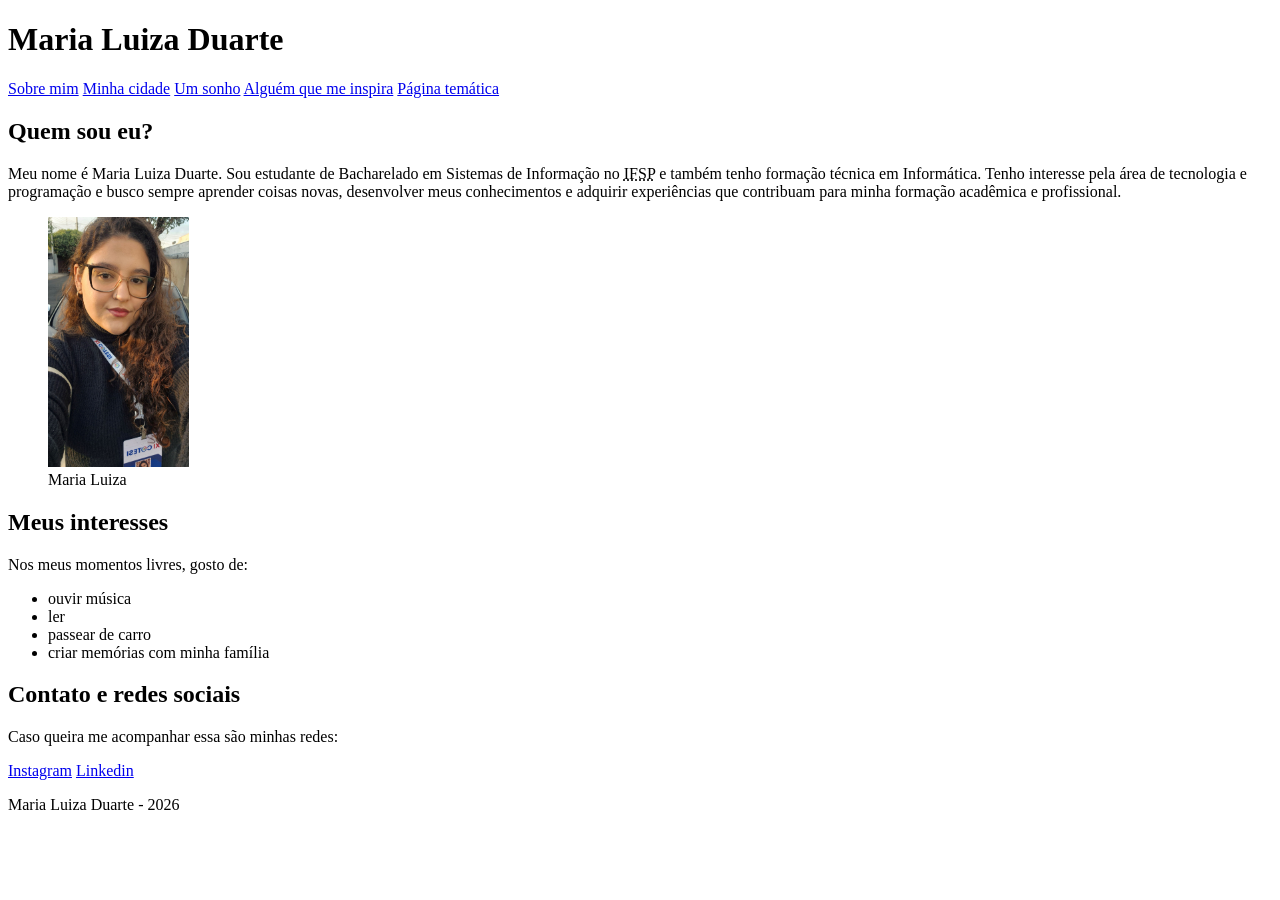
==== index.html @ b99aafb0 "Add files via upload" ====
<!DOCTYPE html>
<html lang="pt-br">
<head>
    <meta charset="UTF-8">
    <meta name="viewport" content="width=device-width, initial-scale=1.0">
    <title>Sobre Mim</title>
</head>
<body>
    <header>
        <h1>Maria Luiza Duarte</h1>

        <nav>
            <a href="index.html">Sobre mim</a>
            <a href="cidade.html">Minha cidade</a>
            <a href="sonho.html">Um sonho</a>
            <a href="inspiracao.html">Alguém que me inspira</a>
            <a href="tematica.html">Página temática</a>
        </nav>
    </header>

        <main>

        <section>
            <h2>Quem sou eu?</h2>
            <p>Meu nome é Maria Luiza Duarte. 
                Sou estudante de Bacharelado em Sistemas de Informação 
                no <abbr title="Instituto Federal de São Paulo">IFSP</abbr> e também tenho formação técnica em Informática. 
                Tenho interesse pela área de tecnologia e programação e
                 busco sempre aprender coisas novas, desenvolver meus 
                 conhecimentos e adquirir experiências que contribuam 
                 para minha formação acadêmica e profissional.</p>

            <figure>
                <img src="minhafoto.jpg" height="250"
                     alt="Foto de Maria Luiza">
                <figcaption>Maria Luiza</figcaption>
            </figure>
        </section>

        <section>
            <h2>Meus interesses</h2>
            <p>Nos meus momentos livres, gosto de:</p>
            <ul>
                <li>ouvir música</li>
                <li>ler</li>
                <li>passear de carro</li>
                <li>criar memórias com minha família</li>
            </ul>
        </section>

        <section>
            <h2>Contato e redes sociais</h2>
            <p>Caso queira me acompanhar essa são minhas redes:</p>
            <a href="https://www.instagram.com/eumaludf?igsi=Y3UzNTNqbzRsZzEw" target="_blank">Instagram</a>
            <a href="https://www.linkedin.com/in/maria-luiza-duarte-442ba61b0?utm_source=share_via&utm_content=profile&utm_medium=member_android" target="_blank">Linkedin</a>
        </section>

    </main>

    <footer>
        <p>Maria Luiza Duarte - 2026</p>
    </footer>

    <body>
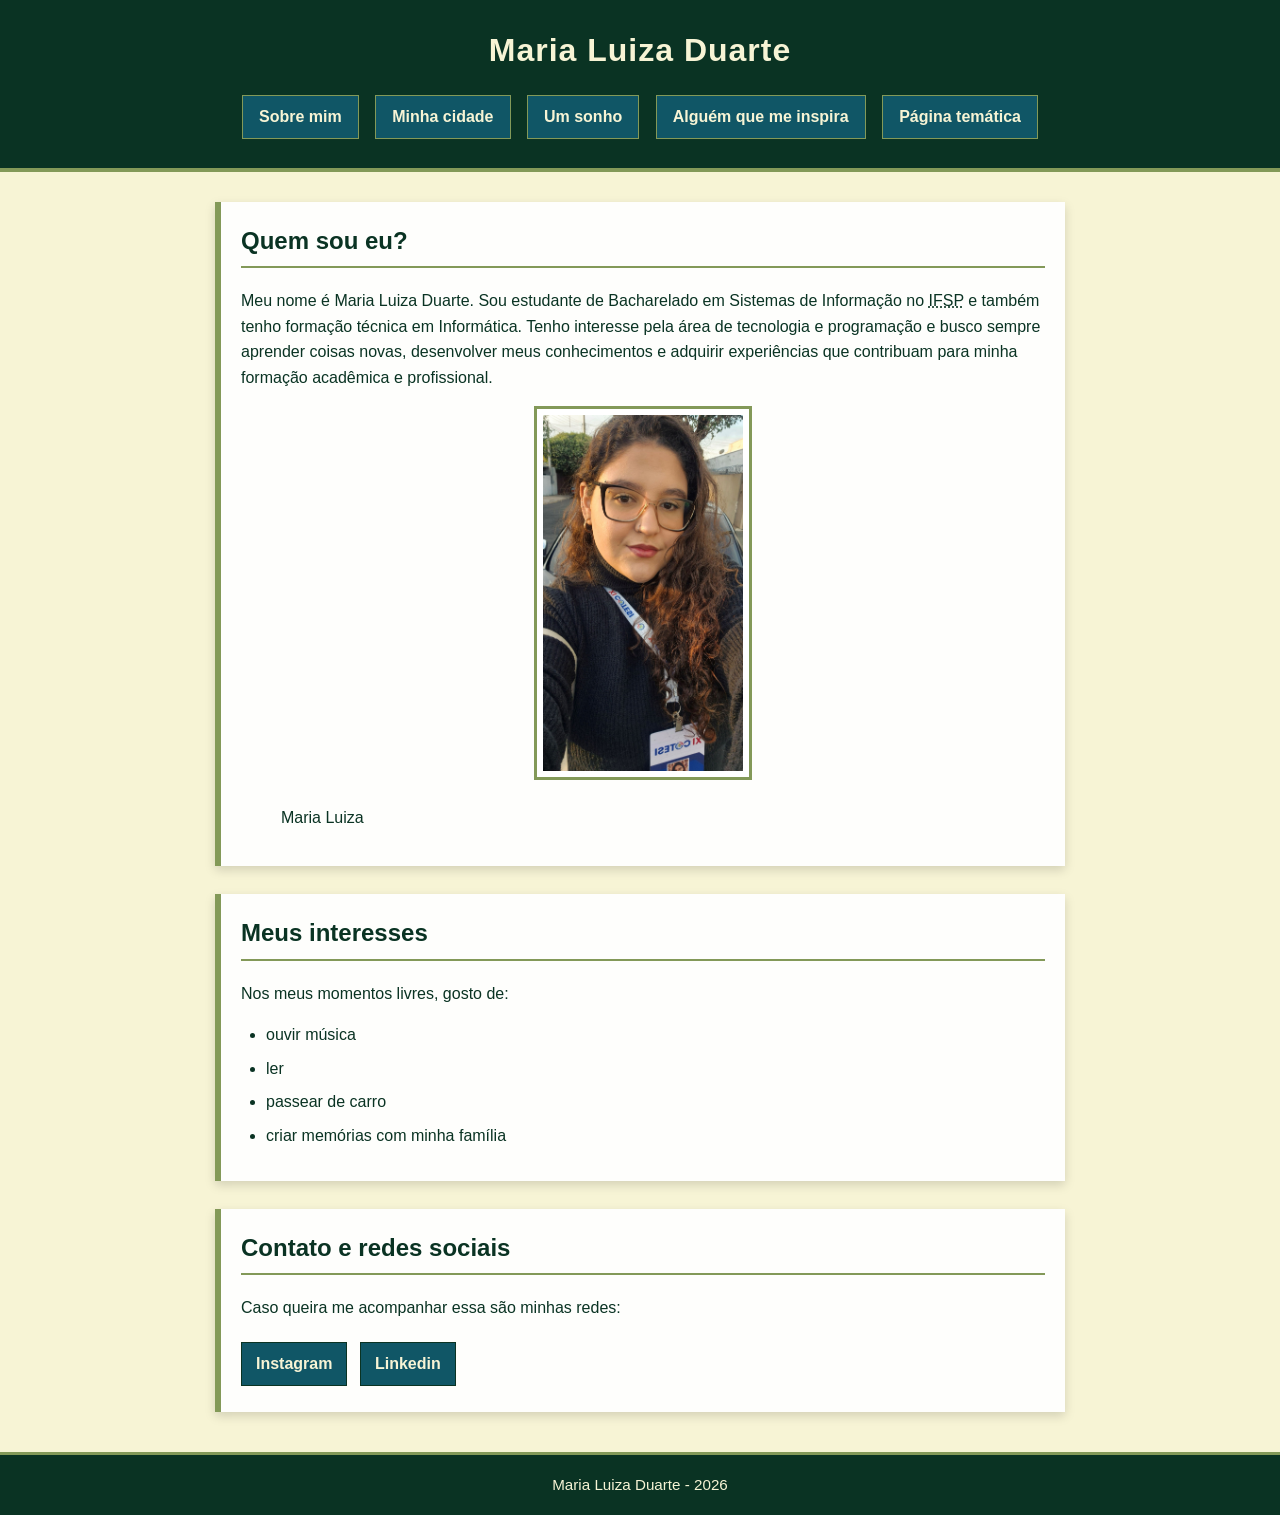
==== commit b1af89a2: "Add CSS stylesheets to index.html Added CSS stylesheets for improved layout and design." ====
--- a/index.html
+++ b/index.html
@@ -4,6 +4,8 @@
     <meta charset="UTF-8">
     <meta name="viewport" content="width=device-width, initial-scale=1.0">
     <title>Sobre Mim</title>
+    <link rel="stylesheet" href="geral.css">
+<link rel="stylesheet" href="index.css">
 </head>
 <body>
     <header>
@@ -61,4 +63,4 @@
         <p>Maria Luiza Duarte - 2026</p>
     </footer>
 
-    <body>
+</body>
--- a/geral.css
+++ b/geral.css
@@ -0,0 +1,116 @@
+
+body {
+    margin: 0;
+    padding: 0;
+    background-color: #F7F4D5; /* Bege de fundo */
+    color: #0A3323;            /* Texto principal em Dark Green */
+    font-family: 'Segoe UI', Tahoma, Geneva, Verdana, sans-serif;
+    line-height: 1.6;
+}
+
+/* --- Cabeçalho e Título Principal (Seletor por ID e Elemento) --- */
+#topo {
+    margin: 0;
+    padding: 10px 0;
+    font-size: 2rem;
+    color: #F7F4D5;
+}
+
+header {
+    background-color: #0A3323;
+    padding: 25px 20px;
+    text-align: center;
+    border-bottom: 4px solid #839958;
+}
+
+header h1 {
+    margin: 0 0 15px 0;
+    color: #F7F4D5;
+    font-size: 2rem;
+    letter-spacing: 1px;
+}
+
+nav {
+    margin-top: 10px;
+}
+
+nav a {
+    display: inline-block;
+    color: #F7F4D5;
+    text-decoration: none;
+    padding: 8px 16px;
+    margin: 4px 6px;
+    background-color: #105666; /* Midnight Green */
+    border: 1px solid #839958;
+    font-weight: 600;
+}
+
+/* Interatividade :hover funcional no menu */
+nav a:hover {
+    background-color: #D3968C; 
+    color: #0A3323;
+    border-color: #0A3323;
+}
+
+/* --- Estrutura de Conteúdo Principal --- */
+main {
+    max-width: 850px;
+    margin: 30px auto;
+    padding: 0 20px;
+}
+
+section {
+    margin-bottom: 28px;
+    padding: 20px;
+    background-color: #ffffff;
+    border-left: 6px solid #839958;
+}
+
+h2 {
+    color: #0A3323;
+    margin-top: 0;
+    border-bottom: 2px solid #839958;
+    padding-bottom: 6px;
+}
+
+/* --- Links Gerais --- */
+a {
+    color: #105666;
+    font-weight: 600;
+}
+
+a:hover {
+    color: #D3968C;
+}
+
+.btn-topo {
+    display: inline-block;
+    padding: 10px 18px;
+    margin: 15px 0;
+    background-color: #839958;
+    color: #ffffff;
+    text-decoration: none;
+    font-weight: bold;
+    border: 2px solid #0A3323;
+}
+
+.btn-topo:hover {
+    background-color: #D3968C;
+    color: #0A3323;
+    border-color: #D3968C;
+}
+
+/* --- Rodapé --- */
+footer {
+    background-color: #0A3323;
+    color: #F7F4D5;
+    text-align: center;
+    padding: 18px 10px;
+    margin-top: 40px;
+    border-top: 3px solid #839958;
+}
+
+footer p {
+    margin: 0;
+    font-size: 0.95rem;
+}
--- a/index.css
+++ b/index.css
@@ -0,0 +1,55 @@
+
+
+/* 1. Imagem de plano de fundo aplicada apenas na página index */
+body {
+    background-image: url("https://images.unsplash.com/photo-1516205651411-aef33a44f7c2?fm=jpg&q=60&w=3000&auto=format&fit=crop&ixlib=rb-4.1.0&ixid=M3wxMjA3fDB8MHxzZWFyY2h8NXx8cGxhbm8lMjBkZSUyMGZ1bmRvJTIwZmxvcnxlbnwwfHwwfHx8MA%3D%3D");
+    background-repeat: no-repeat;
+    background-size: cover;
+    background-position: center;
+    background-attachment: fixed;
+}
+
+/* 2. Caixa translúcida nas seções para manter o texto legível sobre a foto */
+section {
+    background-color: rgba(255, 255, 255, 0.92); /* Branco com 92% de opacidade */
+    border-left: 6px solid #839958;
+    box-shadow: 0 4px 10px rgba(0, 0, 0, 0.15);
+}
+
+/* 3. Estilização da sua foto de perfil */
+img {
+    display: block;
+    max-width: 200px;
+    height: auto;
+    margin: 15px auto 25px auto;
+    padding: 6px;
+    background-color: #ffffff;
+    border: 3px solid #839958;
+}
+
+/* 4. Listas de interesses e formação */
+ul {
+    padding-left: 25px;
+    margin: 12px 0;
+}
+
+li {
+    margin-bottom: 8px;
+    color: #0A3323;
+}
+
+/* 5. Botões de redes sociais */
+section a[target="_blank"] {
+    display: inline-block;
+    padding: 8px 14px;
+    margin: 6px 8px 6px 0;
+    background-color: #105666;
+    color: #F7F4D5;
+    text-decoration: none;
+    border: 1px solid #0A3323;
+}
+
+section a[target="_blank"]:hover {
+    background-color: #D3968C;
+    color: #0A3323;
+}
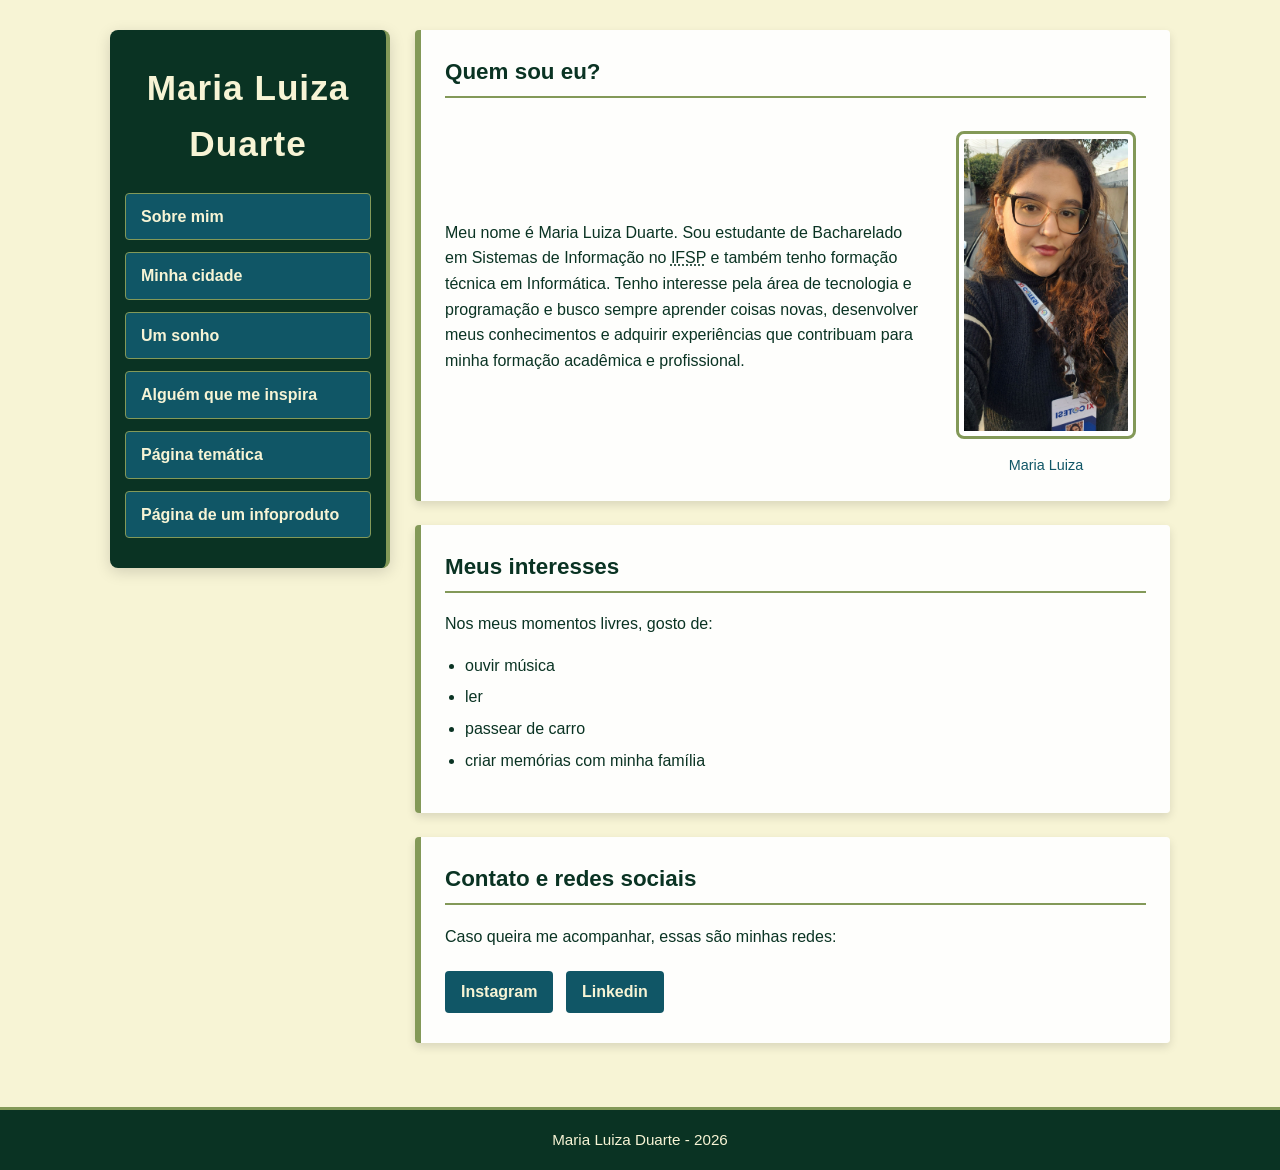
==== commit 453a78da: "Refactor index.html layout and add new infoproduto link Updated the layout and structure of the inde" ====
--- a/index.html
+++ b/index.html
@@ -5,62 +5,67 @@
     <meta name="viewport" content="width=device-width, initial-scale=1.0">
     <title>Sobre Mim</title>
     <link rel="stylesheet" href="geral.css">
-<link rel="stylesheet" href="index.css">
+    <link rel="stylesheet" href="index.css">
 </head>
 <body>
-    <header>
-        <h1>Maria Luiza Duarte</h1>
 
-        <nav>
-            <a href="index.html">Sobre mim</a>
-            <a href="cidade.html">Minha cidade</a>
-            <a href="sonho.html">Um sonho</a>
-            <a href="inspiracao.html">Alguém que me inspira</a>
-            <a href="tematica.html">Página temática</a>
-        </nav>
-    </header>
+    <div class="layout-wrapper">
+        <header>
+            <h1>Maria Luiza Duarte</h1>
+            <nav>
+                <a href="index.html">Sobre mim</a>
+                <a href="cidade.html">Minha cidade</a>
+                <a href="sonho.html">Um sonho</a>
+                <a href="inspiracao.html">Alguém que me inspira</a>
+                <a href="tematica.html">Página temática</a>
+                <a href="infoproduto.html">Página de um infoproduto</a>
+            </nav>
+        </header>
 
         <main>
+            <section class="perfil-card">
+                <h2>Quem sou eu?</h2>
+                <div class="perfil-conteudo">
+                    <p>Meu nome é Maria Luiza Duarte. 
+                        Sou estudante de Bacharelado em Sistemas de Informação 
+                        no <abbr title="Instituto Federal de São Paulo">IFSP</abbr> e também tenho formação técnica em Informática. 
+                        Tenho interesse pela área de tecnologia e programação e
+                        busco sempre aprender coisas novas, desenvolver meus 
+                        conhecimentos e adquirir experiências que contribuam 
+                        para minha formação acadêmica e profissional.</p>
 
-        <section>
-            <h2>Quem sou eu?</h2>
-            <p>Meu nome é Maria Luiza Duarte. 
-                Sou estudante de Bacharelado em Sistemas de Informação 
-                no <abbr title="Instituto Federal de São Paulo">IFSP</abbr> e também tenho formação técnica em Informática. 
-                Tenho interesse pela área de tecnologia e programação e
-                 busco sempre aprender coisas novas, desenvolver meus 
-                 conhecimentos e adquirir experiências que contribuam 
-                 para minha formação acadêmica e profissional.</p>
+                    <figure>
+                        <img src="minhafoto.jpg" alt="Foto de Maria Luiza">
+                        <figcaption>Maria Luiza</figcaption>
+                    </figure>
+                </div>
+            </section>
 
-            <figure>
-                <img src="minhafoto.jpg" height="250"
-                     alt="Foto de Maria Luiza">
-                <figcaption>Maria Luiza</figcaption>
-            </figure>
-        </section>
+            <section>
+                <h2>Meus interesses</h2>
+                <p>Nos meus momentos livres, gosto de:</p>
+                <ul>
+                    <li>ouvir música</li>
+                    <li>ler</li>
+                    <li>passear de carro</li>
+                    <li>criar memórias com minha família</li>
+                </ul>
+            </section>
 
-        <section>
-            <h2>Meus interesses</h2>
-            <p>Nos meus momentos livres, gosto de:</p>
-            <ul>
-                <li>ouvir música</li>
-                <li>ler</li>
-                <li>passear de carro</li>
-                <li>criar memórias com minha família</li>
-            </ul>
-        </section>
-
-        <section>
-            <h2>Contato e redes sociais</h2>
-            <p>Caso queira me acompanhar essa são minhas redes:</p>
-            <a href="https://www.instagram.com/eumaludf?igsi=Y3UzNTNqbzRsZzEw" target="_blank">Instagram</a>
-            <a href="https://www.linkedin.com/in/maria-luiza-duarte-442ba61b0?utm_source=share_via&utm_content=profile&utm_medium=member_android" target="_blank">Linkedin</a>
-        </section>
-
-    </main>
+            <section>
+                <h2>Contato e redes sociais</h2>
+                <p>Caso queira me acompanhar, essas são minhas redes:</p>
+                <div class="sociais-links">
+                    <a href="https://www.instagram.com/eumaludf?igsi=Y3UzNTNqbzRsZzEw" target="_blank">Instagram</a>
+                    <a href="https://www.linkedin.com/in/maria-luiza-duarte-442ba61b0?utm_source=share_via&utm_content=profile&utm_medium=member_android" target="_blank">Linkedin</a>
+                </div>
+            </section>
+        </main>
+    </div>
 
     <footer>
         <p>Maria Luiza Duarte - 2026</p>
     </footer>
 
 </body>
+</html>
--- a/geral.css
+++ b/geral.css
@@ -1,69 +1,71 @@
+
+* {
+    box-sizing: border-box;
+}
 
 body {
     margin: 0;
     padding: 0;
-    background-color: #F7F4D5; /* Bege de fundo */
-    color: #0A3323;            /* Texto principal em Dark Green */
+    background-color: #F7F4D5; 
+    color: #0A3323;           
     font-family: 'Segoe UI', Tahoma, Geneva, Verdana, sans-serif;
     line-height: 1.6;
 }
 
-/* --- Cabeçalho e Título Principal (Seletor por ID e Elemento) --- */
-#topo {
-    margin: 0;
-    padding: 10px 0;
-    font-size: 2rem;
-    color: #F7F4D5;
-}
-
 header {
     background-color: #0A3323;
-    padding: 25px 20px;
+    padding: 20px 15px;
     text-align: center;
     border-bottom: 4px solid #839958;
 }
 
-header h1 {
+header h1, #topo {
     margin: 0 0 15px 0;
     color: #F7F4D5;
-    font-size: 2rem;
+    font-size: 1.8rem;
     letter-spacing: 1px;
 }
 
 nav {
-    margin-top: 10px;
+    display: flex;
+    flex-direction: column;
+    gap: 8px;
+    width: 100%;
+    max-width: 400px;
+    margin: 10px auto 0 auto;
 }
 
 nav a {
-    display: inline-block;
+    display: block;
     color: #F7F4D5;
     text-decoration: none;
-    padding: 8px 16px;
-    margin: 4px 6px;
-    background-color: #105666; /* Midnight Green */
+    padding: 10px 14px;
+    background-color: #105666;
     border: 1px solid #839958;
     font-weight: 600;
+    text-align: center;
+    border-radius: 4px;
 }
 
-/* Interatividade :hover funcional no menu */
 nav a:hover {
     background-color: #D3968C; 
     color: #0A3323;
     border-color: #0A3323;
 }
 
-/* --- Estrutura de Conteúdo Principal --- */
 main {
-    max-width: 850px;
-    margin: 30px auto;
-    padding: 0 20px;
+    width: 100%;
+    max-width: 900px;
+    margin: 20px auto;
+    padding: 0 15px;
 }
 
 section {
-    margin-bottom: 28px;
-    padding: 20px;
+    margin-bottom: 24px;
+    padding: 18px;
     background-color: #ffffff;
     border-left: 6px solid #839958;
+    border-radius: 4px;
 }
 
 h2 {
@@ -71,9 +73,9 @@
     margin-top: 0;
     border-bottom: 2px solid #839958;
     padding-bottom: 6px;
+    font-size: 1.4rem;
 }
 
-/* --- Links Gerais --- */
 a {
     color: #105666;
     font-weight: 600;
@@ -92,6 +94,7 @@
     text-decoration: none;
     font-weight: bold;
     border: 2px solid #0A3323;
+    border-radius: 4px;
 }
 
 .btn-topo:hover {
@@ -100,7 +103,6 @@
     border-color: #D3968C;
 }
 
-/* --- Rodapé --- */
 footer {
     background-color: #0A3323;
     color: #F7F4D5;
@@ -113,4 +115,48 @@
 footer p {
     margin: 0;
     font-size: 0.95rem;
-}+}
+
+html, body {
+    overflow-x: hidden;
+    width: 100%;
+}
+
+img {
+    max-width: 100%;
+    height: auto;
+    display: block;
+}
+
+figure {
+    margin: 15px auto;
+    max-width: 100%;
+}
+
+@media (min-width: 768px) {
+    header h1, #topo {
+        font-size: 2.2rem;
+    }
+
+    nav {
+        flex-direction: row;
+        flex-wrap: wrap;
+        justify-content: center;
+        max-width: 100%;
+        gap: 10px;
+    }
+
+    nav a {
+        display: inline-block;
+        padding: 8px 16px;
+    }
+
+    main {
+        margin: 35px auto;
+        padding: 0 20px;
+    }
+
+    section {
+        padding: 24px;
+    }
+}
--- a/index.css
+++ b/index.css
@@ -1,6 +1,4 @@
 
-
-/* 1. Imagem de plano de fundo aplicada apenas na página index */
 body {
     background-image: url("https://images.unsplash.com/photo-1516205651411-aef33a44f7c2?fm=jpg&q=60&w=3000&auto=format&fit=crop&ixlib=rb-4.1.0&ixid=M3wxMjA3fDB8MHxzZWFyY2h8NXx8cGxhbm8lMjBkZSUyMGZ1bmRvJTIwZmxvcnxlbnwwfHwwfHx8MA%3D%3D");
     background-repeat: no-repeat;
@@ -9,47 +7,110 @@
     background-attachment: fixed;
 }
 
-/* 2. Caixa translúcida nas seções para manter o texto legível sobre a foto */
 section {
-    background-color: rgba(255, 255, 255, 0.92); /* Branco com 92% de opacidade */
+    background-color: rgba(255, 255, 255, 0.94);
     border-left: 6px solid #839958;
-    box-shadow: 0 4px 10px rgba(0, 0, 0, 0.15);
+    box-shadow: 0 4px 10px rgba(0, 0, 0, 0.12);
 }
 
-/* 3. Estilização da sua foto de perfil */
 img {
     display: block;
-    max-width: 200px;
+    max-width: 180px;
     height: auto;
-    margin: 15px auto 25px auto;
-    padding: 6px;
+    margin: 15px auto;
+    padding: 5px;
     background-color: #ffffff;
     border: 3px solid #839958;
+    border-radius: 8px;
 }
 
-/* 4. Listas de interesses e formação */
+figcaption {
+    text-align: center;
+    font-size: 0.9rem;
+    color: #105666;
+    margin-top: 5px;
+}
+
 ul {
-    padding-left: 25px;
-    margin: 12px 0;
+    padding-left: 20px;
 }
 
 li {
-    margin-bottom: 8px;
-    color: #0A3323;
+    margin-bottom: 6px;
 }
 
-/* 5. Botões de redes sociais */
-section a[target="_blank"] {
+.sociais-links a {
     display: inline-block;
-    padding: 8px 14px;
+    padding: 8px 16px;
     margin: 6px 8px 6px 0;
     background-color: #105666;
     color: #F7F4D5;
     text-decoration: none;
-    border: 1px solid #0A3323;
+    border-radius: 4px;
 }
 
-section a[target="_blank"]:hover {
+.sociais-links a:hover {
     background-color: #D3968C;
     color: #0A3323;
-}+}
+
+
+@media (min-width: 820px) {
+    .layout-wrapper {
+        display: flex;
+        flex-direction: row;
+        max-width: 1100px;
+        margin: 30px auto;
+        gap: 25px;
+        align-items: flex-start;
+        padding: 0 20px;
+    }
+
+    .layout-wrapper header {
+        flex: 0 0 280px; 
+        position: sticky;
+        top: 25px;
+        border-radius: 8px;
+        border-right: 4px solid #839958;
+        border-bottom: none;
+        padding: 30px 15px;
+        box-shadow: 0 4px 15px rgba(0, 0, 0, 0.15);
+    }
+
+    .layout-wrapper header nav {
+        flex-direction: column;
+        width: 100%;
+        gap: 12px;
+        margin-top: 20px;
+    }
+
+    .layout-wrapper header nav a {
+        display: block;
+        width: 100%;
+        text-align: left;
+        padding: 10px 15px;
+    }
+
+    .layout-wrapper main {
+        flex: 1;
+        margin: 0;
+        padding: 0;
+    }
+
+    /* Coluna de texto + foto na seção Quem sou eu */
+    .perfil-conteudo {
+        display: flex;
+        flex-direction: row;
+        align-items: center;
+        gap: 20px;
+    }
+
+    .perfil-conteudo p {
+        flex: 1;
+    }
+
+    .perfil-conteudo figure {
+        flex: 0 0 200px;
+        margin: 0;
+    }
+}
